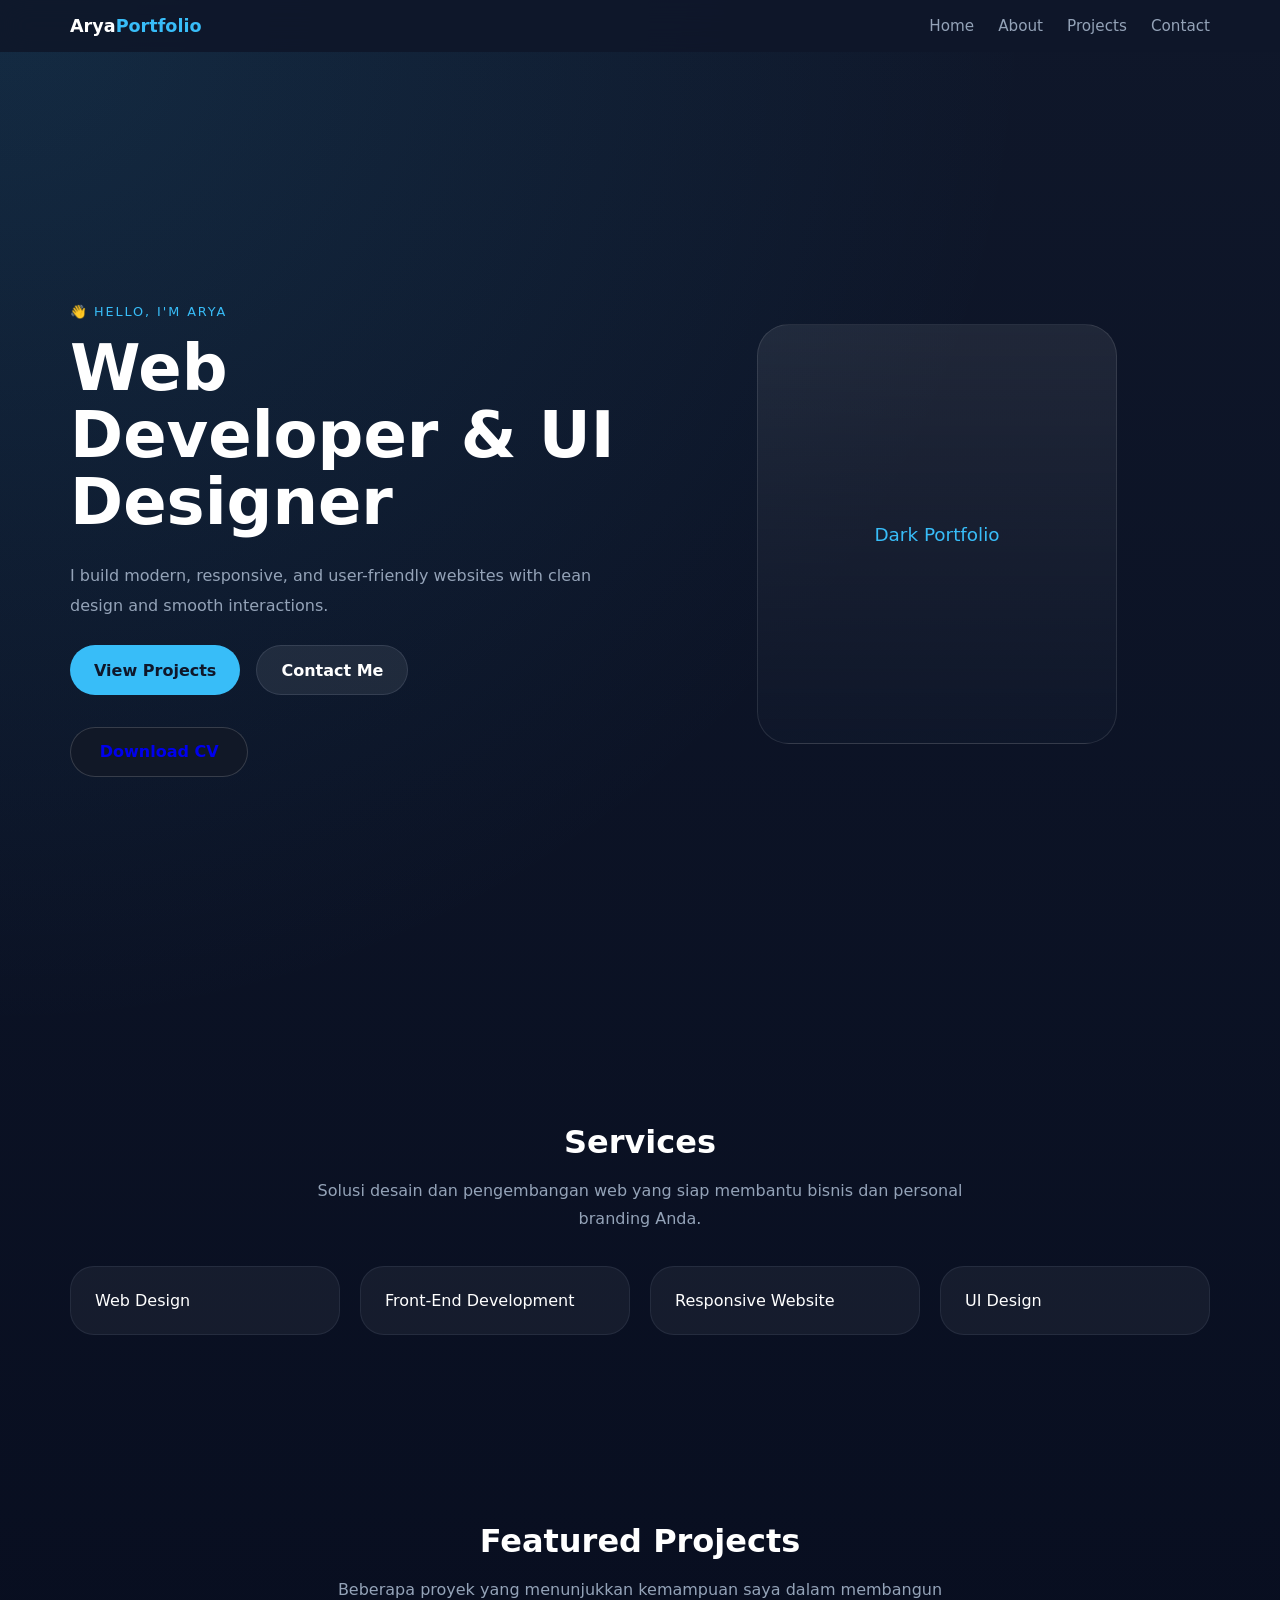
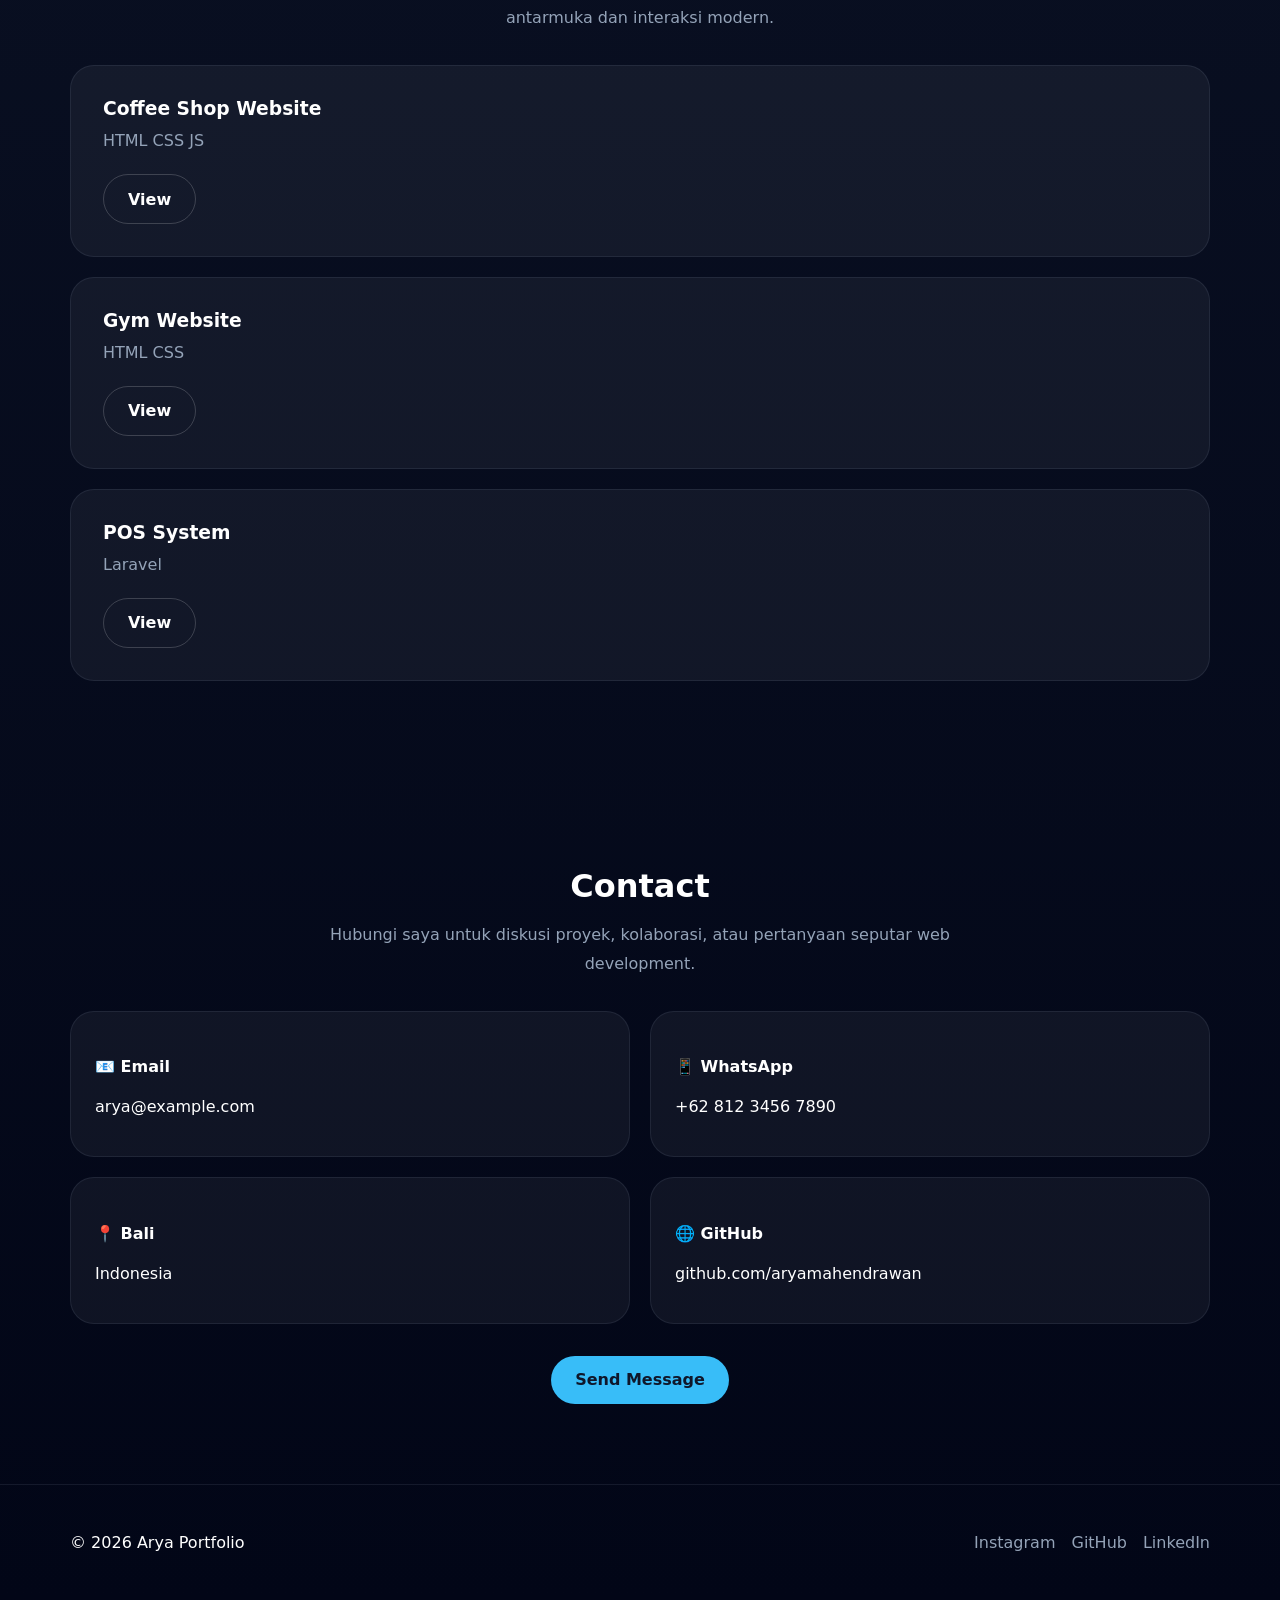
==== index.html @ fef7889b "Project pertama" ====
<!DOCTYPE html>
<html lang="id">
<head>
  <meta charset="UTF-8" />
  <meta name="viewport" content="width=device-width, initial-scale=1.0" />
  <title>Arya Mahendrawan Portfolio</title>
  <link rel="stylesheet" href="css/style.css" />
</head>
<body>
  <header class="header" id="header">
    <div class="container header-inner">
      <a href="index.html" class="logo">Arya<span>Portfolio</span></a>
      <nav class="nav" id="nav-menu">
        <a href="index.html#home" class="nav-link">Home</a>
        <a href="about.html" class="nav-link">About</a>
        <a href="projects.html" class="nav-link">Projects</a>
        <a href="contact.html" class="nav-link">Contact</a>
      </nav>
      <button class="nav-toggle" id="nav-toggle" aria-label="Toggle navigation">
        <span></span><span></span><span></span>
      </button>
    </div>
  </header>

  <main>
    <section class="hero section" id="home">
      <div class="container hero-grid">
        <div class="hero-content" data-animate>
          <p class="eyebrow">👋 Hello, I'm Arya</p>
          <h1>Web Developer & UI Designer</h1>
          <p class="hero-text">I build modern, responsive, and user-friendly websites with clean design and smooth interactions.</p>
          <div class="hero-actions">
            <a href="projects.html#projects" class="btn btn-primary">View Projects</a>
            <a href="contact.html" class="btn btn-secondary">Contact Me</a>
          </div>
          <a href="#" class="btn btn-download">Download CV</a>
        </div>
        <div class="hero-image" data-animate>
          <div class="hero-card">
            <span>Dark Portfolio</span>
          </div>
        </div>
      </div>
    </section>

    <section class="services section" id="services">
      <div class="container section-header" data-animate>
        <h2>Services</h2>
        <p>Solusi desain dan pengembangan web yang siap membantu bisnis dan personal branding Anda.</p>
      </div>
      <div class="container service-grid" data-animate>
        <div class="card">Web Design</div>
        <div class="card">Front-End Development</div>
        <div class="card">Responsive Website</div>
        <div class="card">UI Design</div>
      </div>
    </section>

    <section class="projects section" id="projects">
      <div class="container section-header" data-animate>
        <h2>Featured Projects</h2>
        <p>Beberapa proyek yang menunjukkan kemampuan saya dalam membangun antarmuka dan interaksi modern.</p>
      </div>
      <div class="container project-grid">
        <article class="project-card" data-animate>
          <h3>Coffee Shop Website</h3>
          <p>HTML CSS JS</p>
          <a href="#" class="btn btn-outline">View</a>
        </article>
        <article class="project-card" data-animate>
          <h3>Gym Website</h3>
          <p>HTML CSS</p>
          <a href="#" class="btn btn-outline">View</a>
        </article>
        <article class="project-card" data-animate>
          <h3>POS System</h3>
          <p>Laravel</p>
          <a href="#" class="btn btn-outline">View</a>
        </article>
      </div>
    </section>

    <section class="contact-preview section" id="contact-preview">
      <div class="container section-header" data-animate>
        <h2>Contact</h2>
        <p>Hubungi saya untuk diskusi proyek, kolaborasi, atau pertanyaan seputar web development.</p>
      </div>
      <div class="container contact-grid" data-animate>
        <div class="contact-card">
          <h4>📧 Email</h4>
          <p>arya@example.com</p>
        </div>
        <div class="contact-card">
          <h4>📱 WhatsApp</h4>
          <p>+62 812 3456 7890</p>
        </div>
        <div class="contact-card">
          <h4>📍 Bali</h4>
          <p>Indonesia</p>
        </div>
        <div class="contact-card">
          <h4>🌐 GitHub</h4>
          <p>github.com/aryamahendrawan</p>
        </div>
      </div>
      <div class="container section-action">
        <a href="contact.html" class="btn btn-primary">Send Message</a>
      </div>
    </section>
  </main>

  <footer class="footer">
    <div class="container footer-grid">
      <p>© 2026 Arya Portfolio</p>
      <div class="footer-links">
        <a href="#">Instagram</a>
        <a href="#">GitHub</a>
        <a href="#">LinkedIn</a>
      </div>
    </div>
  </footer>

  <button class="scroll-top" id="scroll-top" aria-label="Back to top">↑</button>

  <script src="js/script.js"></script>
</body>
</html>
---- css/style.css ----
:root {
  --bg: #0f172a;
  --surface: #1e293b;
  --surface-strong: #15202f;
  --primary: #38bdf8;
  --accent: #facc15;
  --text: #ffffff;
  --muted: #94a3b8;
}

* {
  box-sizing: border-box;
}

html {
  scroll-behavior: smooth;
}

body {
  margin: 0;
  font-family: Inter, ui-sans-serif, system-ui, -apple-system, BlinkMacSystemFont, 'Segoe UI', sans-serif;
  background: radial-gradient(circle at top left, rgba(56, 189, 248, 0.12), transparent 30%),
    linear-gradient(180deg, #0f172a 0%, #020617 100%);
  color: var(--text);
}

.container {
  width: min(1140px, calc(100% - 2rem));
  margin: 0 auto;
}

.header {
  position: sticky;
  top: 0;
  z-index: 20;
  background: rgba(15, 23, 42, 0.9);
  backdrop-filter: blur(14px);
}

.header-inner {
  display: flex;
  align-items: center;
  justify-content: space-between;
  gap: 1rem;
  padding: 1rem 0;
}

.logo {
  font-weight: 700;
  font-size: 1.1rem;
  color: var(--text);
  text-decoration: none;
}

.logo span {
  color: var(--primary);
}

.nav {
  display: flex;
  align-items: center;
  gap: 1.5rem;
}

.nav-link {
  color: var(--muted);
  text-decoration: none;
  font-size: 0.95rem;
  transition: color 0.25s ease;
}

.nav-link:hover,
.nav-link.active {
  color: var(--text);
}

.nav-toggle {
  display: none;
  border: none;
  background: transparent;
  cursor: pointer;
  padding: 0.25rem;
}

.nav-toggle span {
  display: block;
  width: 22px;
  height: 2px;
  background: var(--text);
  margin: 4px 0;
}

.section {
  padding: 5rem 0;
}

.section-header {
  text-align: center;
  max-width: 680px;
  margin: 0 auto 2rem;
}

.section-header h2 {
  font-size: clamp(2rem, 2.5vw, 2.5rem);
  margin-bottom: 0.75rem;
}

.section-header p {
  color: var(--muted);
  line-height: 1.8;
}

.hero-grid {
  display: grid;
  grid-template-columns: repeat(2, minmax(0, 1fr));
  gap: 3rem;
  align-items: center;
  min-height: calc(100vh - 96px);
}

.hero-content {
  max-width: 620px;
}

.eyebrow {
  display: inline-block;
  margin-bottom: 1rem;
  color: var(--primary);
  letter-spacing: 0.15em;
  text-transform: uppercase;
  font-size: 0.8rem;
}

.hero-content h1 {
  font-size: clamp(2.7rem, 5vw, 4rem);
  line-height: 1.05;
  margin: 0;
}

.hero-text {
  margin: 1.5rem 0;
  color: var(--muted);
  line-height: 1.9;
  max-width: 38rem;
}

.hero-actions {
  display: flex;
  flex-wrap: wrap;
  gap: 1rem;
  margin-bottom: 1rem;
}

.btn {
  display: inline-flex;
  align-items: center;
  justify-content: center;
  gap: 0.5rem;
  padding: 0.9rem 1.5rem;
  border-radius: 999px;
  text-decoration: none;
  font-weight: 600;
  transition: transform 0.25s ease, box-shadow 0.25s ease, background 0.25s ease;
}

.btn:hover {
  transform: translateY(-2px);
  box-shadow: 0 18px 40px rgba(56, 189, 248, 0.12);
}

.btn-primary {
  background: var(--primary);
  color: #0f172a;
}

.btn-secondary {
  background: rgba(255, 255, 255, 0.08);
  color: var(--text);
  border: 1px solid rgba(148, 163, 184, 0.18);
}

.btn-outline {
  background: transparent;
  border: 1px solid rgba(255, 255, 255, 0.18);
  color: var(--text);
}

.btn-download {
  display: inline-flex;
  margin-top: 1rem;
  padding: 0.9rem 1.8rem;
  background: #111827;
  border: 1px solid rgba(255, 255, 255, 0.16);
}

.hero-image {
  display: flex;
  justify-content: center;
}

.hero-card {
  width: min(360px, 100%);
  min-height: 420px;
  background: linear-gradient(180deg, rgba(255,255,255,0.08), rgba(15,23,42,0.95));
  border: 1px solid rgba(255, 255, 255, 0.1);
  border-radius: 32px;
  padding: 2rem;
  display: grid;
  place-items: center;
  color: var(--text);
  text-align: center;
}

.hero-card span {
  font-size: 1.15rem;
  color: var(--primary);
}

.service-grid,
.project-grid,
.skills-grid,
.contact-grid {
  display: grid;
  gap: 1.25rem;
}

.service-grid {
  grid-template-columns: repeat(4, minmax(0, 1fr));
}

.card,
.project-card,
.contact-card,
.profile-card,
.contact-info .contact-card {
  background: rgba(255, 255, 255, 0.05);
  border: 1px solid rgba(148, 163, 184, 0.12);
  border-radius: 24px;
  padding: 1.5rem;
  color: var(--text);
  transition: transform 0.3s ease, border-color 0.3s ease, box-shadow 0.3s ease;
}

.card:hover,
.project-card:hover,
.contact-card:hover,
.profile-card:hover {
  transform: translateY(-8px);
  box-shadow: 0 20px 50px rgba(15, 23, 42, 0.35);
  border-color: rgba(56, 189, 248, 0.35);
}

.project-card {
  padding: 2rem;
}

.project-card h3 {
  margin-top: 0;
  margin-bottom: 0.75rem;
}

.project-card p {
  margin: 0 0 1.5rem;
  color: var(--muted);
}

.about-grid {
  display: grid;
  grid-template-columns: 320px 1fr;
  gap: 3rem;
  align-items: center;
}

.profile-card {
  min-height: 420px;
  display: grid;
  place-items: center;
}

.profile-image {
  width: 100%;
  height: 100%;
  border-radius: 28px;
  background: linear-gradient(135deg, rgba(56, 189, 248, 0.35), rgba(250, 204, 21, 0.2)),
    url('images/profile.jpg') center/cover no-repeat;
  position: relative;
}

.profile-image::after {
  content: '';
  position: absolute;
  inset: 0;
  background: radial-gradient(circle at top left, rgba(56, 189, 248, 0.18), transparent 40%);
  border-radius: inherit;
}

.about-content h1 {
  margin: 0;
  line-height: 1.3;
}

.about-content p {
  margin: 1.5rem 0 2rem;
  color: var(--muted);
  line-height: 1.9;
  max-width: 38rem;
}

.skills-grid {
  grid-template-columns: repeat(4, minmax(0, 1fr));
}

.skill {
  padding: 1rem;
  text-align: center;
  border-radius: 18px;
  background: rgba(255, 255, 255, 0.04);
  border: 1px solid rgba(148, 163, 184, 0.1);
}

.contact-grid {
  grid-template-columns: repeat(2, minmax(0, 1fr));
}

.contact-layout {
  display: grid;
  grid-template-columns: 1fr 1.2fr;
  gap: 2rem;
}

.contact-form {
  display: grid;
  gap: 1rem;
  background: rgba(255, 255, 255, 0.04);
  border: 1px solid rgba(148, 163, 184, 0.12);
  padding: 2rem;
  border-radius: 24px;
}

.contact-form label {
  font-size: 0.95rem;
  color: var(--muted);
}

.contact-form input,
.contact-form textarea {
  width: 100%;
  padding: 1rem;
  border-radius: 16px;
  background: rgba(15, 23, 42, 0.95);
  border: 1px solid rgba(148, 163, 184, 0.12);
  color: var(--text);
  font: inherit;
}

.contact-form input:focus,
.contact-form textarea:focus {
  outline: 2px solid rgba(56, 189, 248, 0.4);
  border-color: rgba(56, 189, 248, 0.5);
}

.form-feedback {
  margin: 0;
  color: var(--primary);
  min-height: 1.2rem;
}

.section-action {
  display: flex;
  justify-content: center;
  margin-top: 2rem;
}

.footer {
  border-top: 1px solid rgba(148, 163, 184, 0.12);
  padding: 2rem 0;
}

.footer-grid {
  display: flex;
  justify-content: space-between;
  gap: 1rem;
  flex-wrap: wrap;
  align-items: center;
}

.footer-links {
  display: flex;
  flex-wrap: wrap;
  gap: 1rem;
}

.footer-links a {
  color: var(--muted);
  text-decoration: none;
}

.footer-links a:hover {
  color: var(--text);
}

.scroll-top {
  position: fixed;
  right: 1.5rem;
  bottom: 1.5rem;
  width: 46px;
  height: 46px;
  border-radius: 50%;
  border: none;
  background: rgba(56, 189, 248, 0.15);
  color: var(--text);
  display: none;
  align-items: center;
  justify-content: center;
  cursor: pointer;
  font-size: 1.15rem;
}

[data-animate] {
  opacity: 0;
  transform: translateY(24px);
  transition: opacity 0.75s ease, transform 0.75s ease;
}

[data-animate].visible {
  opacity: 1;
  transform: translateY(0);
}

@media (max-width: 1024px) {
  .hero-grid,
  .about-grid,
  .contact-layout {
    grid-template-columns: 1fr;
  }

  .service-grid,
  .project-grid,
  .contact-grid,
  .skills-grid {
    grid-template-columns: repeat(2, minmax(0, 1fr));
  }
}

@media (max-width: 720px) {
  .header-inner {
    flex-wrap: wrap;
  }

  .nav {
    position: absolute;
    top: 100%;
    right: 1rem;
    left: 1rem;
    flex-direction: column;
    gap: 1rem;
    background: rgba(15, 23, 42, 0.96);
    padding: 1.25rem 1rem;
    border-radius: 24px;
    box-shadow: 0 30px 90px rgba(0, 0, 0, 0.3);
    transform: scaleY(0);
    transform-origin: top;
    transition: transform 0.25s ease;
    visibility: hidden;
  }

  .nav.open {
    transform: scaleY(1);
    visibility: visible;
  }

  .nav-toggle {
    display: inline-flex;
  }

  .service-grid,
  .project-grid,
  .contact-grid,
  .skills-grid {
    grid-template-columns: 1fr;
  }
}
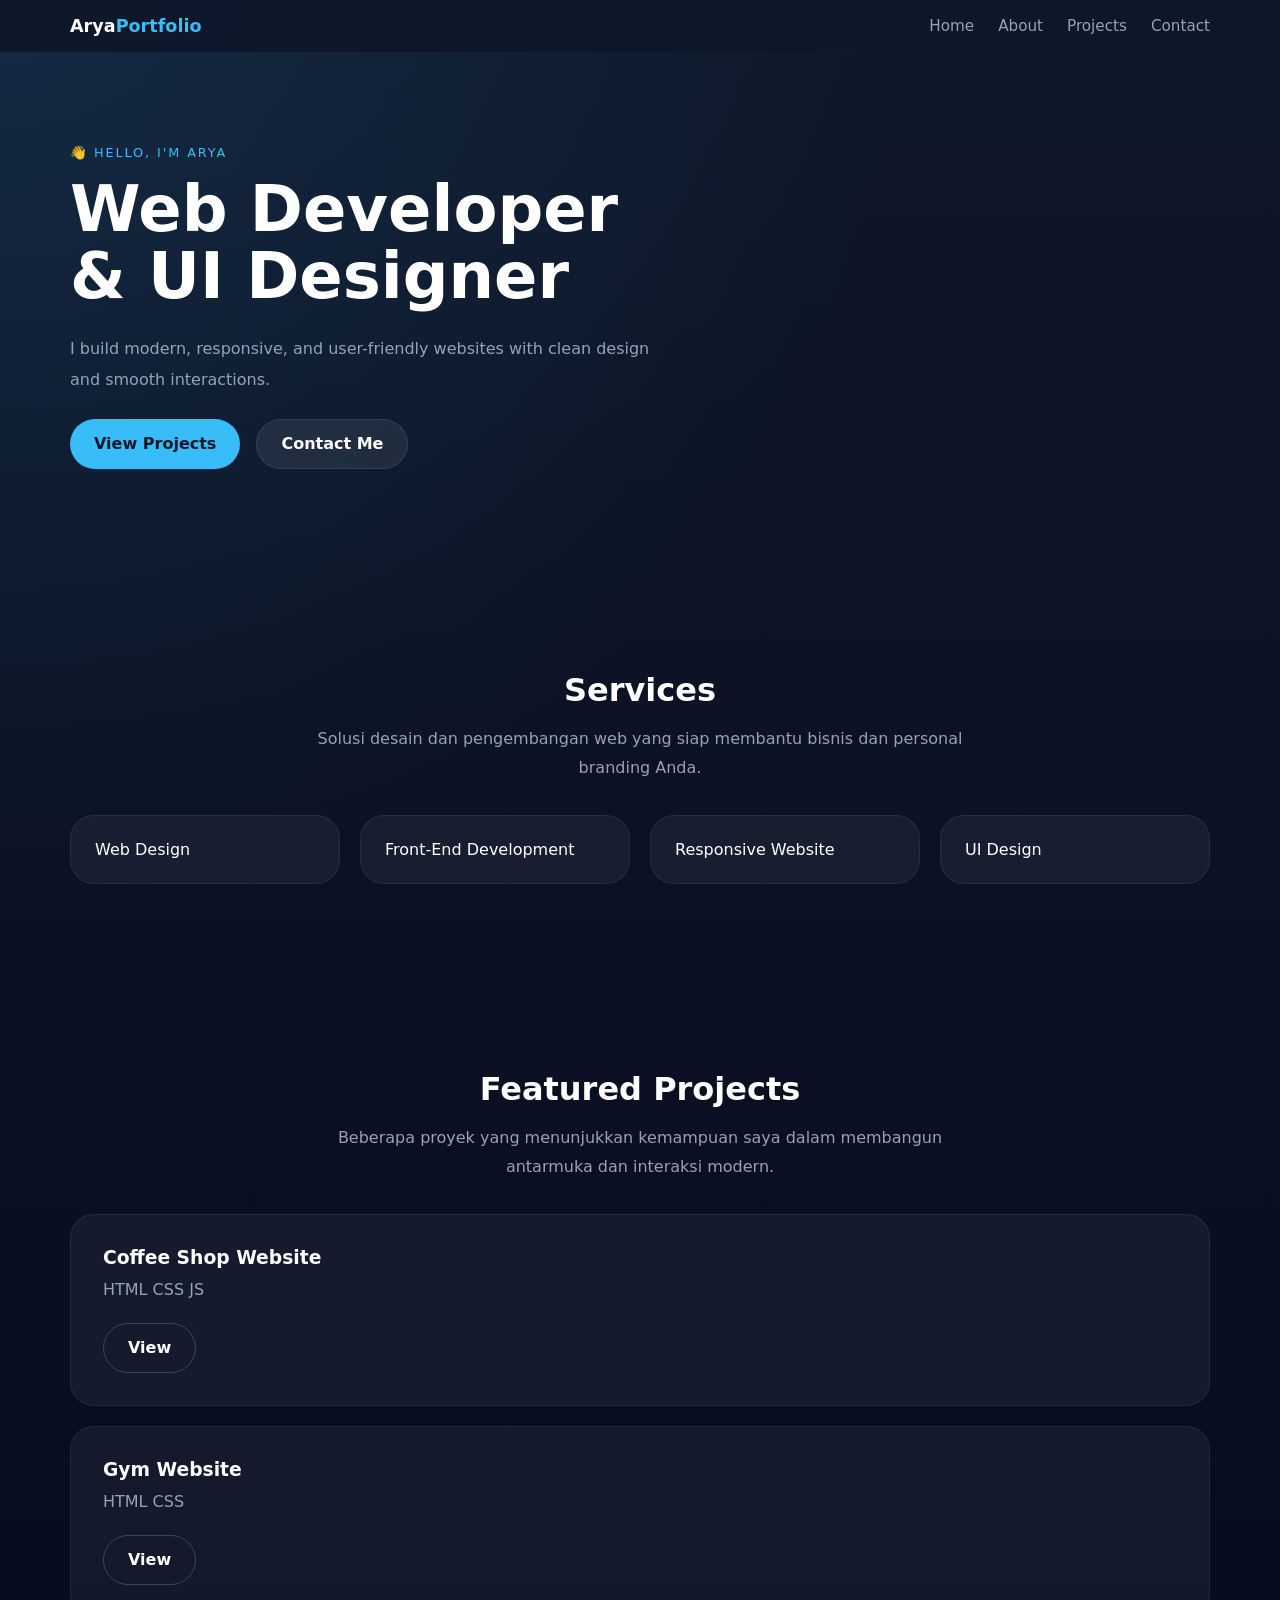
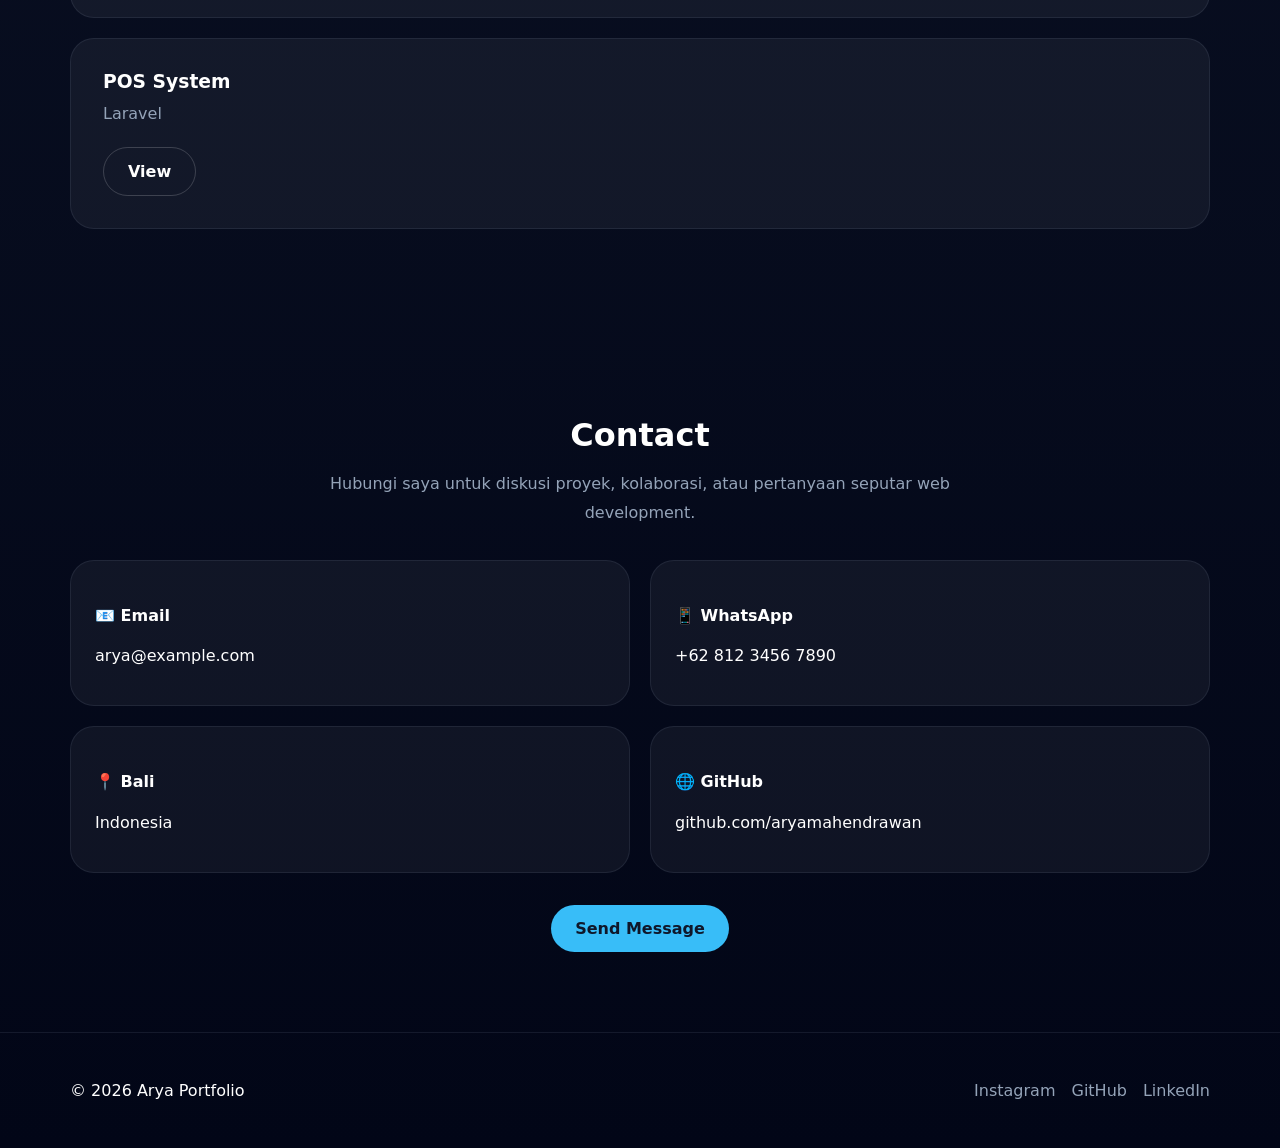
==== commit de1062ce: "Update homepage" ====
--- a/index.html
+++ b/index.html
@@ -24,7 +24,7 @@
 
   <main>
     <section class="hero section" id="home">
-      <div class="container hero-grid">
+      <div class="container">
         <div class="hero-content" data-animate>
           <p class="eyebrow">👋 Hello, I'm Arya</p>
           <h1>Web Developer & UI Designer</h1>
@@ -32,12 +32,6 @@
           <div class="hero-actions">
             <a href="projects.html#projects" class="btn btn-primary">View Projects</a>
             <a href="contact.html" class="btn btn-secondary">Contact Me</a>
-          </div>
-          <a href="#" class="btn btn-download">Download CV</a>
-        </div>
-        <div class="hero-image" data-animate>
-          <div class="hero-card">
-            <span>Dark Portfolio</span>
           </div>
         </div>
       </div>
--- a/css/style.css
+++ b/css/style.css
@@ -183,37 +183,6 @@
   background: transparent;
   border: 1px solid rgba(255, 255, 255, 0.18);
   color: var(--text);
-}
-
-.btn-download {
-  display: inline-flex;
-  margin-top: 1rem;
-  padding: 0.9rem 1.8rem;
-  background: #111827;
-  border: 1px solid rgba(255, 255, 255, 0.16);
-}
-
-.hero-image {
-  display: flex;
-  justify-content: center;
-}
-
-.hero-card {
-  width: min(360px, 100%);
-  min-height: 420px;
-  background: linear-gradient(180deg, rgba(255,255,255,0.08), rgba(15,23,42,0.95));
-  border: 1px solid rgba(255, 255, 255, 0.1);
-  border-radius: 32px;
-  padding: 2rem;
-  display: grid;
-  place-items: center;
-  color: var(--text);
-  text-align: center;
-}
-
-.hero-card span {
-  font-size: 1.15rem;
-  color: var(--primary);
 }
 
 .service-grid,
